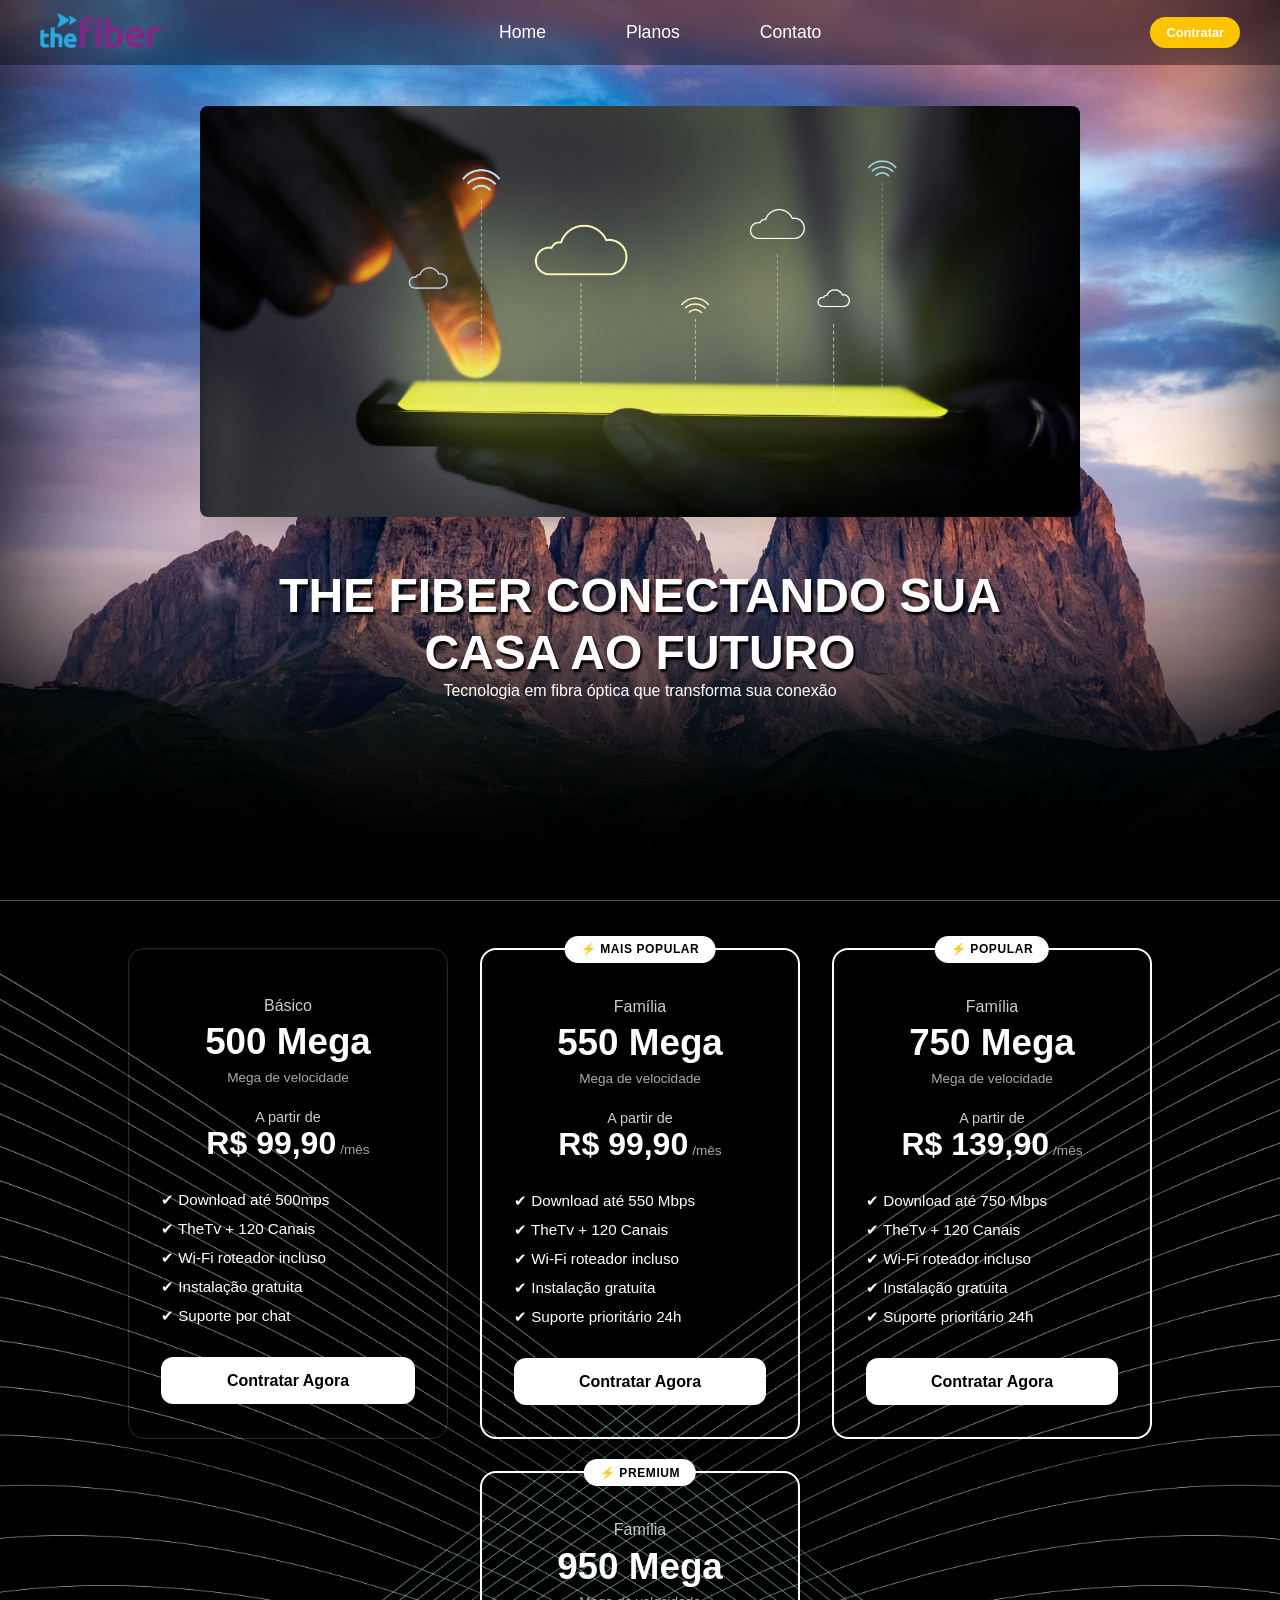
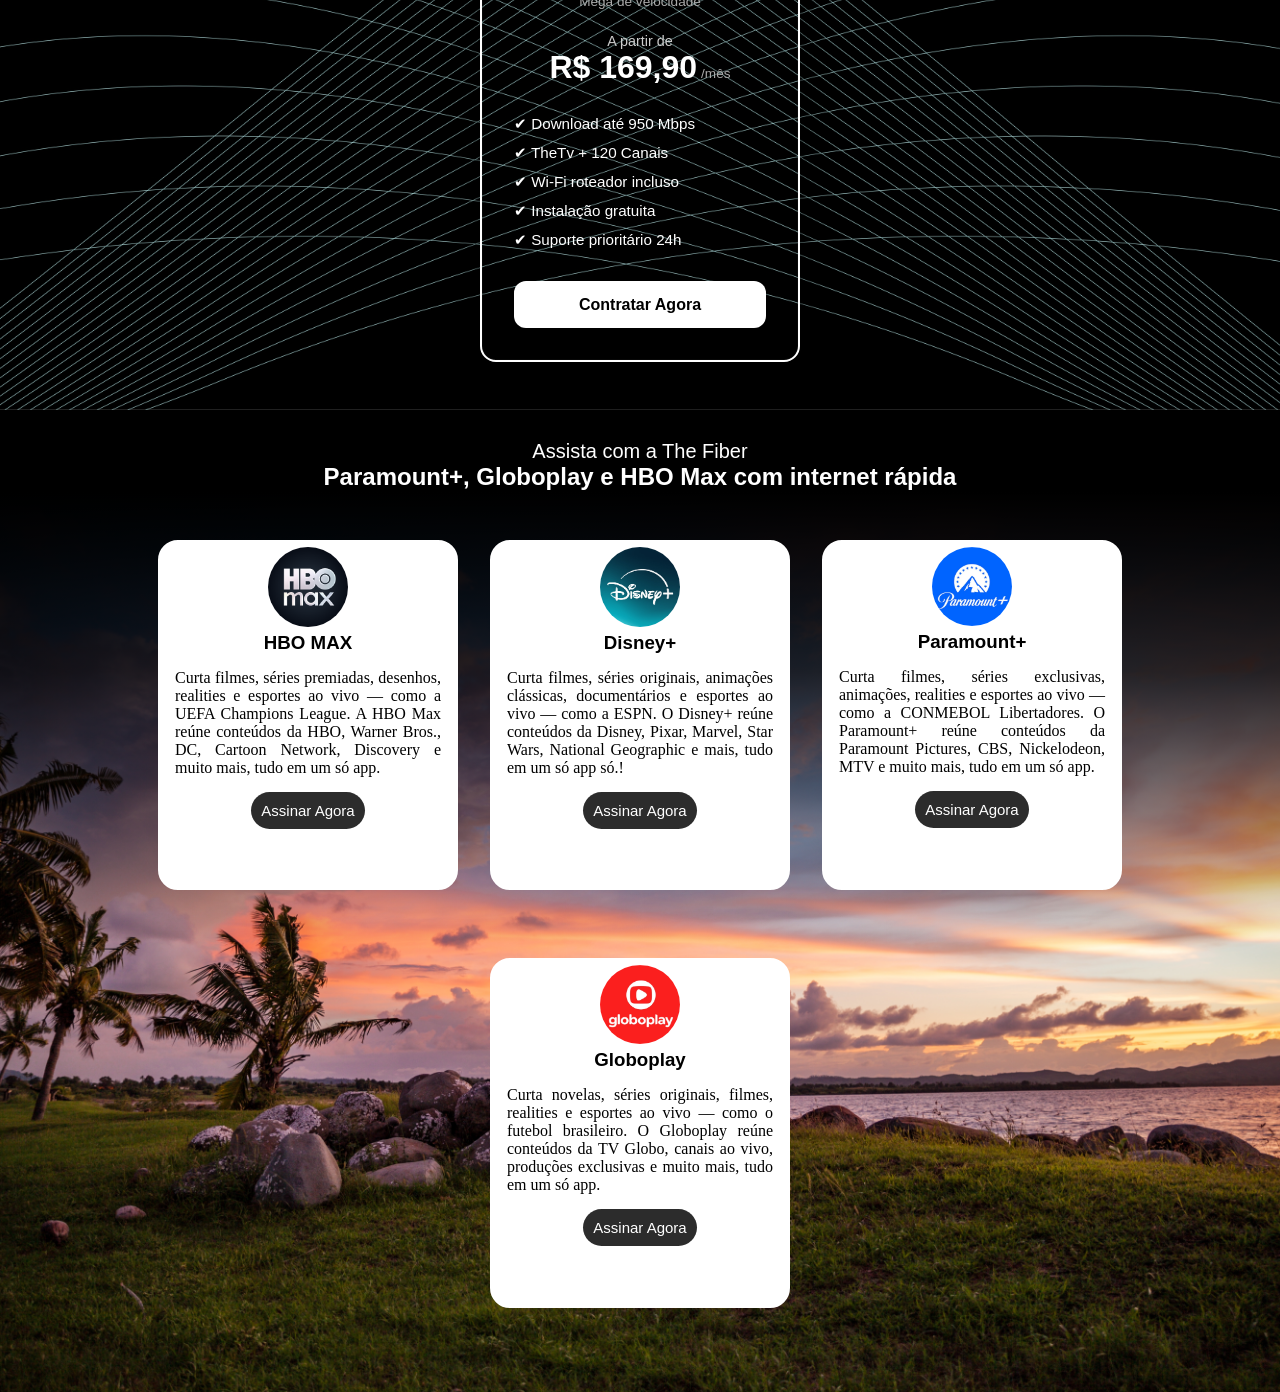
==== index.html @ e060de11 "Correção" ====
<!DOCTYPE html>
<html lang="pt-br">

<head>
    <meta charset="UTF-8">
    <meta name="viewport" content="width=device-width, initial-scale=1.0">
    <link rel="stylesheet" href="https://cdnjs.cloudflare.com/ajax/libs/font-awesome/6.2.1/css/all.min.css">

    <link rel="stylesheet" href="/Style/style.css">
    <title>The Fiber A Melhor Do Brasil</title>
</head>

<body>
    <header>
        <div class="nav_bar">
            <div class="logo"><img src="/Image/Logo The Fiber.png" alt="" style="width: 130px;"></div>
            <ul class="links">
                <li><a href="#">Home</a></li>
                <li><a href="#plans">Planos</a></li>
                <li><a href="#">Contato</a></li>
            </ul>

            <a href="#" class="action_btn">Contratar</a>
            <main>

                <div class="toggle_btn">
                    <i class="fa-solid fa-bars"></i>
                </div>
        </div>
        <div class="dropdown_menu open">
            <li><a href="#">Home</a></li>
            <li><a href="#">Planos</a></li>
            <li><a href="#">Contato</a></li>
            <li><a href="#" class="action_btn">Contratar</a></li>
        </div>
    </header>

    <section class="hero">

        <section class="container">
            <div class="container-wrapper">
                <div class="slides" id="slider">
                    <img id="slide-1" src="/Image/tela-projetor-de-holograma-com-tecnologia-de-sistema-em-nuvem.jpg">
                    <img id="slide-2" src="/Image/Twitter.jpg">
                    <img id="slide-3" src="/Image/Mulher Sorrindo.jpg">
                </div>
                <h1 class="hero-title">
                    THE FIBER CONECTANDO SUA CASA AO FUTURO
                </h1>
                <p class="P">Tecnologia em fibra óptica que transforma sua conexão</p>
            </div>
        </section>

    </section>

    <section class="section-black">
        <section class="plans">
            <div class="card basic">
                <h3>Básico</h3>
                <h2>500 Mega</h2>
                <span class="subtitle">Mega de velocidade</span>

                <p class="price">
                    A partir de <br>
                    <strong>R$ 99,90</strong> <span>/mês</span>
                </p>

                <ul class="linst">
                    <li>✔ Download até 500mps</li>
                    <li>✔ TheTv + 120 Canais </li>
                    <li>✔ Wi-Fi roteador incluso</li>
                    <li>✔ Instalação gratuita</li>
                    <li>✔ Suporte por chat</li>
                </ul>

                <button>Contratar Agora</button>
            </div>

            <div class="card popular">
                <span class="badge">⚡ MAIS POPULAR</span>

                <h3>Família</h3>
                <h2>550 Mega</h2>
                <span class="subtitle">Mega de velocidade</span>

                <p class="price">
                    A partir de <br>
                    <strong>R$ 99,90</strong> <span>/mês</span>
                </p>

                <ul>
                    <li>✔ Download até 550 Mbps</li>
                    <li>✔ TheTv + 120 Canais </li>
                    <li>✔ Wi-Fi roteador incluso</li>
                    <li>✔ Instalação gratuita</li>
                    <li>✔ Suporte prioritário 24h</li>
                </ul>

                <button class="highlight">Contratar Agora</button>
            </div>

            <div class="card popular">
                <span class="badge">⚡ POPULAR</span>

                <h3>Família</h3>
                <h2>750 Mega</h2>
                <span class="subtitle">Mega de velocidade</span>

                <p class="price">
                    A partir de <br>
                    <strong>R$ 139,90</strong> <span>/mês</span>
                </p>

                <ul>
                    <li>✔ Download até 750 Mbps</li>
                    <li>✔ TheTv + 120 Canais </li>
                    <li>✔ Wi-Fi roteador incluso</li>
                    <li>✔ Instalação gratuita</li>
                    <li>✔ Suporte prioritário 24h</li>
                </ul>

                <button class="highlight">Contratar Agora</button>
            </div>

            <div class="card popular">
                <span class="badge">⚡ PREMIUM</span>

                <h3>Família</h3>
                <h2>950 Mega</h2>
                <span class="subtitle">Mega de velocidade</span>

                <p class="price">
                    A partir de <br>
                    <strong>R$ 169,90</strong> <span>/mês</span>
                </p>

                <ul>
                    <li>✔ Download até 950 Mbps</li>
                    <li>✔ TheTv + 120 Canais </li>
                    <li>✔ Wi-Fi roteador incluso</li>
                    <li>✔ Instalação gratuita</li>
                    <li>✔ Suporte prioritário 24h</li>
                </ul>

                <button class="highlight">Contratar Agora</button>
            </div>
        </section>
    </section>

    <div class="texto">
        <p>Assista com a The Fiber</p>
        <h2>Paramount+, Globoplay e HBO Max com internet rápida</h2>
    </div>
    <section class="card-secundary">

        <div class="card-pai">
            <div class="max">
                <img src="/Image/Max.png" alt="Max">
            </div>
            <h3>HBO MAX</h3>
            <p class="sub-title">
                Curta filmes, séries premiadas, desenhos, realities e esportes ao vivo — como a UEFA Champions League. A
                HBO Max reúne conteúdos da HBO, Warner Bros., DC, Cartoon Network, Discovery e muito mais, tudo em um só
                app.
            </p>

            <button class="btn">Assinar Agora</button>
        </div>

        <div class="card-pai">
            <div class="max">
                <img src="/Image/Disney+.jpg" alt="Max">
            </div>
            <h3>Disney+</h3>
            <p class="sub-title">
                Curta filmes, séries originais, animações clássicas, documentários e esportes ao vivo — como a ESPN. O
                Disney+ reúne conteúdos da Disney, Pixar, Marvel, Star Wars, National Geographic e mais, tudo em um só
                app só.!
            </p>

            <button class="btn">Assinar Agora</button>
        </div>

        <div class="card-pai">
            <div class="max">
                <img src="/Image/Paramount+.png" alt="Max">
            </div>
            <h3>Paramount+</h3>
            <p class="sub-title">
                Curta filmes, séries exclusivas, animações, realities e esportes ao vivo — como a CONMEBOL Libertadores.
                O Paramount+ reúne conteúdos da Paramount Pictures, CBS, Nickelodeon, MTV e muito mais, tudo em um só
                app.
            </p>

            <button class="btn">Assinar Agora</button>
        </div>

        <div class="card-pai">
            <div class="max">
                <img src="/Image/GloboPlay.png" alt="Max">
            </div>
            <h3>Globoplay</h3>
            <p class="sub-title">
                Curta novelas, séries originais, filmes, realities e esportes ao vivo — como o futebol brasileiro. O
                Globoplay reúne conteúdos da TV Globo, canais ao vivo, produções exclusivas e muito mais, tudo em um só
                app.
            </p>

            <button class="btn">Assinar Agora</button>
        </div>


    </section>
    <script src="/JavaScript/Carrocel.js"></script>
    <script src="/JavaScript/app.js"></script>
</body>

</html>
---- Style/style.css ----
* {
        margin: 0;
        padding: 0;
        box-sizing: border-box;
    }

    body {
        margin: 0;
        background-color: #000;
        color: #fff;
        font-family: Arial, sans-serif;
        width: 100%;
        max-width: 100%;
        overflow-x: hidden;

    }

    li {
        list-style: none;
    }

    .links a {
        color: #fff;
        font-weight: 500;


    }

    a {
        text-decoration: none;
        color: #fff;
        font-size: 1.1rem;
    }

    header {
        position: fixed;
        z-index: 10;
        left: 0;
        top: 0;
        width: 100%;
        padding: 0 2rem;
        background: rgba(0, 0, 0, 0.4);
        backdrop-filter: blur(6px);
        display: flex;
        align-items: center;
    }

    .nav_bar {
        width: 100%;
        height: 65px;
        max-width: 1200px;
        margin: 0 auto;
        display: flex;
        align-items: center;
        justify-content: space-between;

    }

    .nav_bar .links {
        flex: 1;
        display: flex;
        justify-content: center;
        gap: 5em;
    }

    .nav_bar .logo a {
        font-size: 1.5rem;
        font-weight: bold;
    }

    .nav_bar .links {
        display: flex;
        gap: 5em;
    }

    .nav_bar .toggle_btn {
        color: #fff;
        font-size: 1.5rem;
        cursor: pointer;
        display: none;
    }

    .action_btn {
        background-color: rgb(255, 196, 0);
        color: #fff;
        padding: 0.5rem 1rem;
        border-radius: 20px;
        font-size: 0.8rem;
        font-weight: bold;
        cursor: pointer;
        transition: scale 0.2s ease;

    }
    .action_btn:hover {
        scale: 1.05;
    }

    .action_btn:active {
        scale: 0.95;
    }

    .dropdown_menu {
        display: none;
        position: absolute;
        right: 2rem;
        top: 60px;
        height: 0;
        width: 300px;
        background: rgba(255, 255, 255, 0.1);
        backdrop-filter: blur(15px);
        border-radius: 10px;
        overflow: hidden;
        transition: height 0.2s cubic-bezier(0.175, 0.885, 0.32, 1.275);
        z-index: 20;
    }

    .dropdown_menu.open {
        height: 240px;
    }

    .dropdown_menu li {
        padding: 0.7rem;
        display: flex;
        align-items: center;
        justify-content: center;
    }

    .dropdown_menu .action_btn {
        width: 100%;
        display: flex;
        justify-content: center;

    }

    @media(max-width: 992px) {

        .nav_bar .links,
        .nav_bar .action_btn {
            display: none;
        }

        .nav_bar .toggle_btn {
            display: block;
        }

        .dropdown_menu {
            display: block;
        }
    }

    @media(max-width: 576px) {
        .dropdown_menu {
            left: 2rem;
            width: unset;
        }
    }

    .container {
        width: 100%;
        max-width: 100%;
        padding: 1rem;
        z-index: 2;
    }

    .container-wrapper {
        position: relative;
        width: 100%;
        max-width: 55rem;
        margin: 0 auto;
        overflow: hidden;

    }

    .slides {
        display: flex;
        width: 100%;
        aspect-ratio: 15 / 7;
        overflow: hidden;
        border-radius: 0.5rem;
    }

    .slides img {
        width: 100%;
        min-width: 100%;
        height: 100%;
        object-fit: cover;

    }

    .slider-nav {
        display: flex;
        column-gap: 1rem;
        position: absolute;
        bottom: 1.25rem;
        left: 50%;
        transform: translateX(-50%);
        z-index: 1;
    }

    .slider-nav a {
        width: 0.5rem;
        height: 0.5rem;
        border-radius: 50%;
        background-color: white;
        opacity: 0.75;
        transition: opacity ease 250ms;
    }

    .slider-nav a:hover {
        opacity: 1;

    }

    .slides::-webkit-scrollbar {
        display: none;
    }

    .slides {
        scrollbar-width: none;
    }

    .title {
        display: flex;
        text-align: center;
        padding: 15px;
        justify-content: center;

    }

    .hero {
        position: relative;
        height: 100vh;
        padding-top: 65px;
        background-image: linear-gradient(to bottom, rgba(0, 0, 0, 0)60%, rgba(0, 0, 0, 0.6)80%, #000 100%),
            url(../Image/vista-hipnotizante-da-montanha-sassolungo-italia.jpg);
        background-size: cover;
        background-position: center;
        display: flex;
        justify-content: center;
        align-items: center;
        box-shadow: inset 0 -120px 120px rgba(0, 0, 0, 0.9);

    }

    .section-black {
        min-height: 100vh;
        background-color: #000;
        background-image: url(../Image/hmn10.jpg);
        background-position: center;
        background-size: cover;
        align-items: center;
        display: flex;
        justify-content: center;
    }

    .container {
        position: absolute;
        top: 10%;
        left: 50%;
        transform: translateX(-50%);
        z-index: 2;
    }

    .container-wrapper {
        position: relative;
        max-width: 55rem;


    }

    .slides {
        display: flex;
        aspect-ratio: 15/7;
        overflow-x: auto;
        scroll-snap-type: x mandatory;
        scroll-behavior: smooth;
        box-shadow: 0 1.5rem 3rem -0.75rem hsla(0, 0%, 0%, 0.25);
        border-radius: 0.5rem;

    }

    .slides img {
        flex: 1 0 100%;
        scroll-snap-align: start;
        object-fit: cover;
    }

    .slider-nav {
        display: flex;
        column-gap: 1rem;
        position: absolute;
        bottom: 1.25rem;
        left: 50%;
        transform: translateX(-50%);
        z-index: 1;
    }

    .slider-nav a {
        width: 0.5rem;
        height: 0.5rem;
        border-radius: 50%;
        background-color: rgb(0, 0, 0);
        opacity: 0.75;
        transition: opacity ease 250ms;
    }

    .hero-title {
        text-align: center;
        line-height: 1.2;
        font-size: 3rem;
        font-family: 'Lucida Sans', 'Lucida Sans Regular', 'Lucida Grande', 'Lucida Sans Unicode', Geneva, Verdana, sans-serif;
        max-width: 90%;
        margin-top: 50px;

    }

    h1 {
        margin: 0 auto;
        text-align: center;
        text-shadow: 2px 3px 2px #000000;
    }

    @media (max-width: 768px) {
        .cards {
            flex-direction: column;
            align-items: center;
        }
    }

    .plans {
        display: flex;
        justify-content: center;
        gap: 2rem;
        flex-wrap: wrap;
        padding: 3rem 1rem;
    }

    .card {
        position: relative;
        border: 1px solid rgba(255, 255, 255, 0.08);
        box-shadow:
            0 20px 40px rgba(0, 0, 0, 0.6),
            inset 0 0 0 1px rgba(255, 255, 255, 0.03);
        color: #fff;
        width: 320px;
        padding: 2rem;
        border-radius: 16px;
        border: 1px solid rgba(255, 255, 255, 0.15);
        transition: transform 0.3s ease, box-shadow 0.3s ease;
        font-family: 'Poppins', sans-serif;
    }

    .card:hover {
        transform: translateY(-8px);
        box-shadow: 0 20px 40px rgba(255, 255, 255, 0.08);
    }

    /* Badge POPULAR */
    .card .badge {
        position: absolute;
        top: -14px;
        left: 50%;
        transform: translateX(-50%);
        background: #fff;
        color: #000;
        font-weight: 700;
        font-size: 0.75rem;
        padding: 0.4rem 1rem;
        border-radius: 20px;
        letter-spacing: 0.05em;
    }

    /* Títulos */
    .card h3 {
        text-align: center;
        font-size: 1rem;
        font-weight: 500;
        color: #ccc;
        margin-top: 1rem;
    }

    .card h2 {
        text-align: center;
        font-size: 2.3rem;
        margin: 0.4rem 0;
        color: #fff;
    }

    .card .subtitle {
        display: block;
        text-align: center;
        font-size: 0.85rem;
        color: #aaa;
        margin-bottom: 1.5rem;
    }

    /* Preço */
    .price {
        text-align: center;
        margin-bottom: 1.8rem;
        font-size: 0.9rem;
        color: #ccc;
    }

    .price strong {
        font-size: 2rem;
        color: #fff;
    }

    .price span {
        font-size: 0.85rem;
        color: #aaa;
    }

    /* Lista */
    .card ul {
        list-style: none;
        margin-bottom: 2rem;
    }

    .card ul li {
        font-size: 0.95rem;
        margin-bottom: 0.7rem;
        color: #fff;
    }

    /* Botão */
    .card button {
        width: 100%;
        padding: 0.9rem;
        background-color: #fff;
        color: #000;
        border: none;
        border-radius: 12px;
        font-size: 1rem;
        font-weight: 600;
        cursor: pointer;
        transition: all 0.3s ease;
    }

    .card button:hover {
        background-color: #e5e5e5;
        transform: scale(1.02);
    }

    /* Destaque plano popular */
    .card.popular {
        border: 2px solid #fff;
    }

    .card-secundary {
        position: relative;
        min-height: 100vh;
        background-image:
            linear-gradient(to bottom,
                #000 0%,
                rgba(0, 0, 0, 0.8) 20%,
                rgba(0, 0, 0, 0) 50%),
            url("/Image/bela-foto-de-um-por-sol-na-praia-com-grama-e-palmeiras.jpg");

        background-size: cover;
        background-position: center;
        display: flex;
        justify-content: center;
        gap: 2rem;
        flex-wrap: wrap;
        padding: 3rem 1rem;

    }

    .card-pai {
        width: 300px;
        height: 350px;
        background-color: #ffffff;
        border: 2px solid;
        border-radius: 20px;
    }

    .card-pai h3 {
        color: #000;
        text-align: center;

    }

    .max {
        width: 100%;
        align-items: center;
        display: flex;
        justify-content: center;

    }

    .max img {
        width: 90px;
        border-radius: 50%;
        padding: 5px;
    }

    .card-pai {
        transition: .35s;
        cursor: pointer;
    }

    .card-secundary:hover> :not(:hover) {
        opacity: .4;
        transform: scale(0.9);
    }

    .sub-title {
        text-align: justify;
        color: black;
        padding: 15px;
        font-size: 1rem;
        font-family: Cambria, Cochin, Georgia, Times, 'Times New Roman', serif;
    }

    .btn {
        padding: 10px 10px;
        border: none;
        font-size: 15px;
        border-radius: 20px;
        display: block;
        margin: 0 auto;
        background-color: rgb(44, 44, 44);
        color: white;

    }

    .btn:hover {
        scale: 1.05;
        background-color: #0056b3;
        animation: pulse 1s infinite ease-in-out;
        cursor: pointer;
    }

    .texto {
        text-align: center;
        padding: 30px 1px 1px;
        font-family: 'Segoe UI', Tahoma, Geneva, Verdana, sans-serif;
    }
.P{
    text-align: center;
}
    .texto p {
        font-size: 20px;
    }
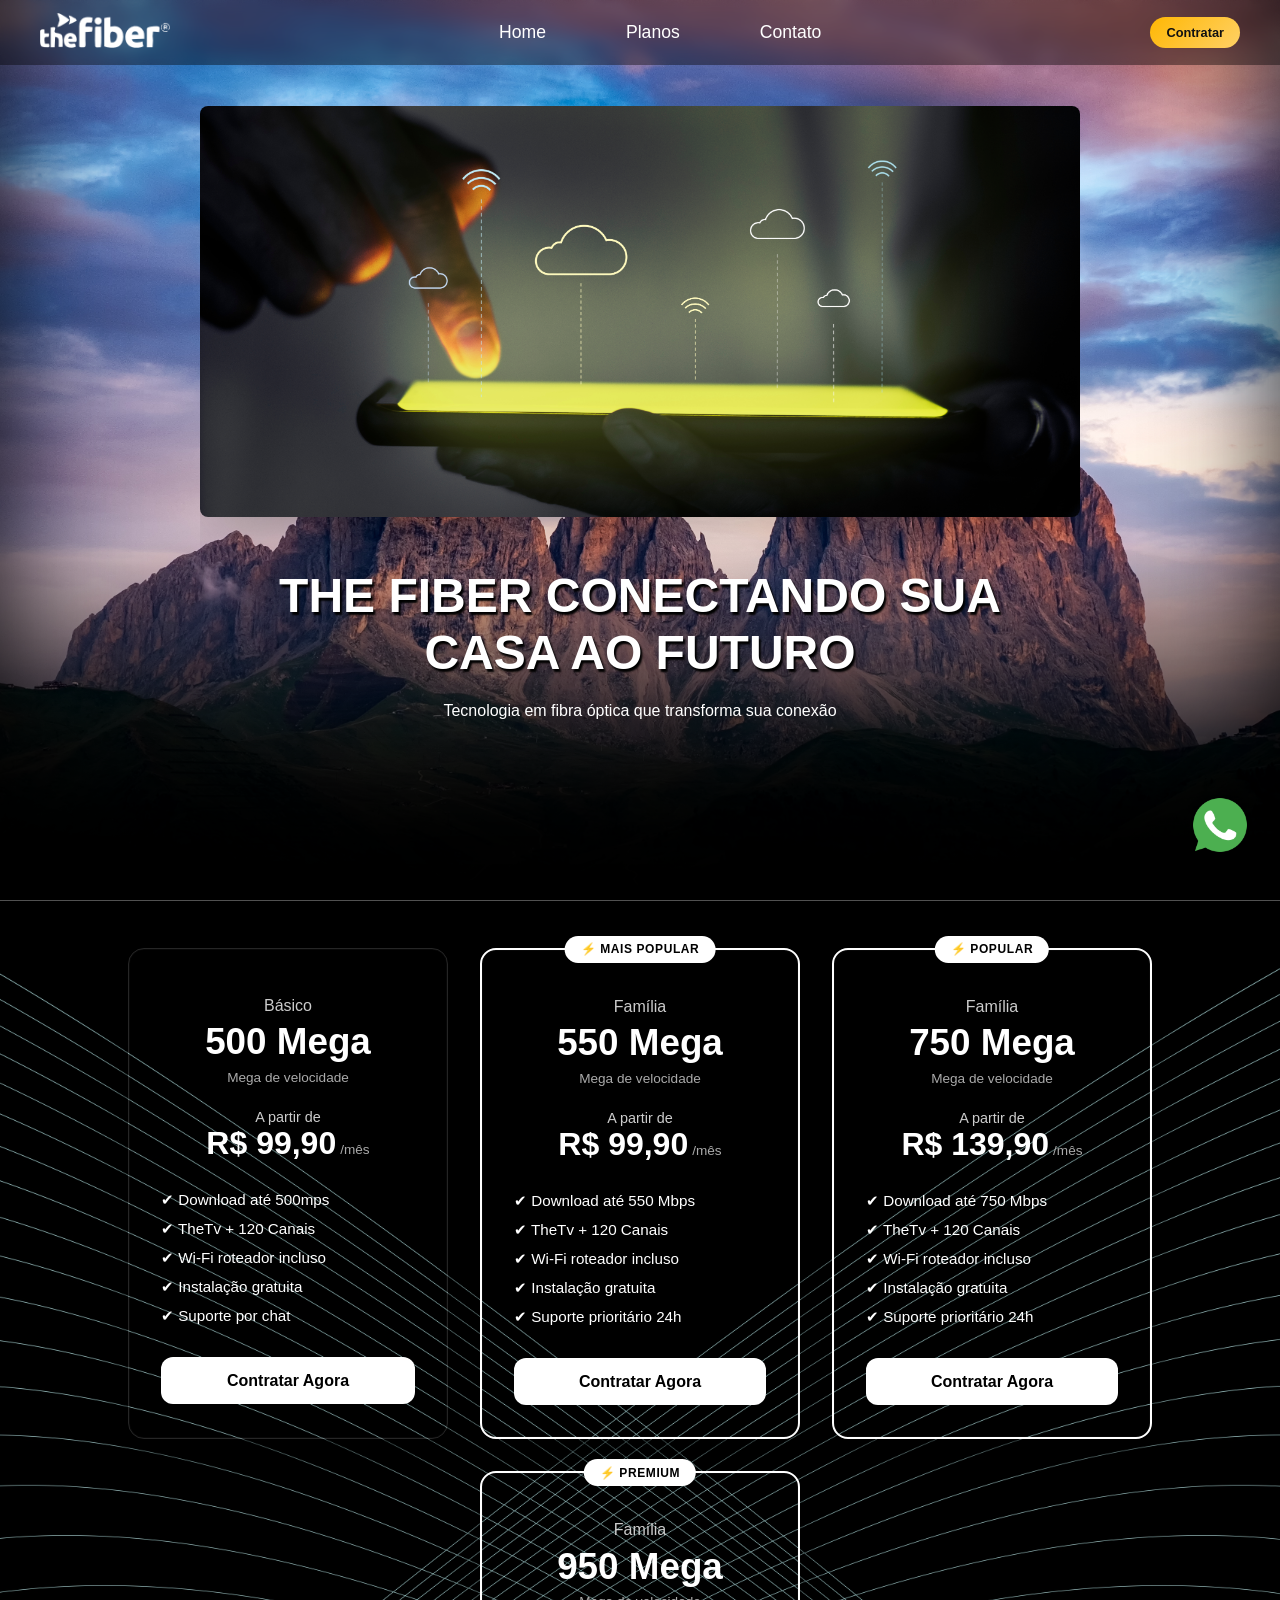
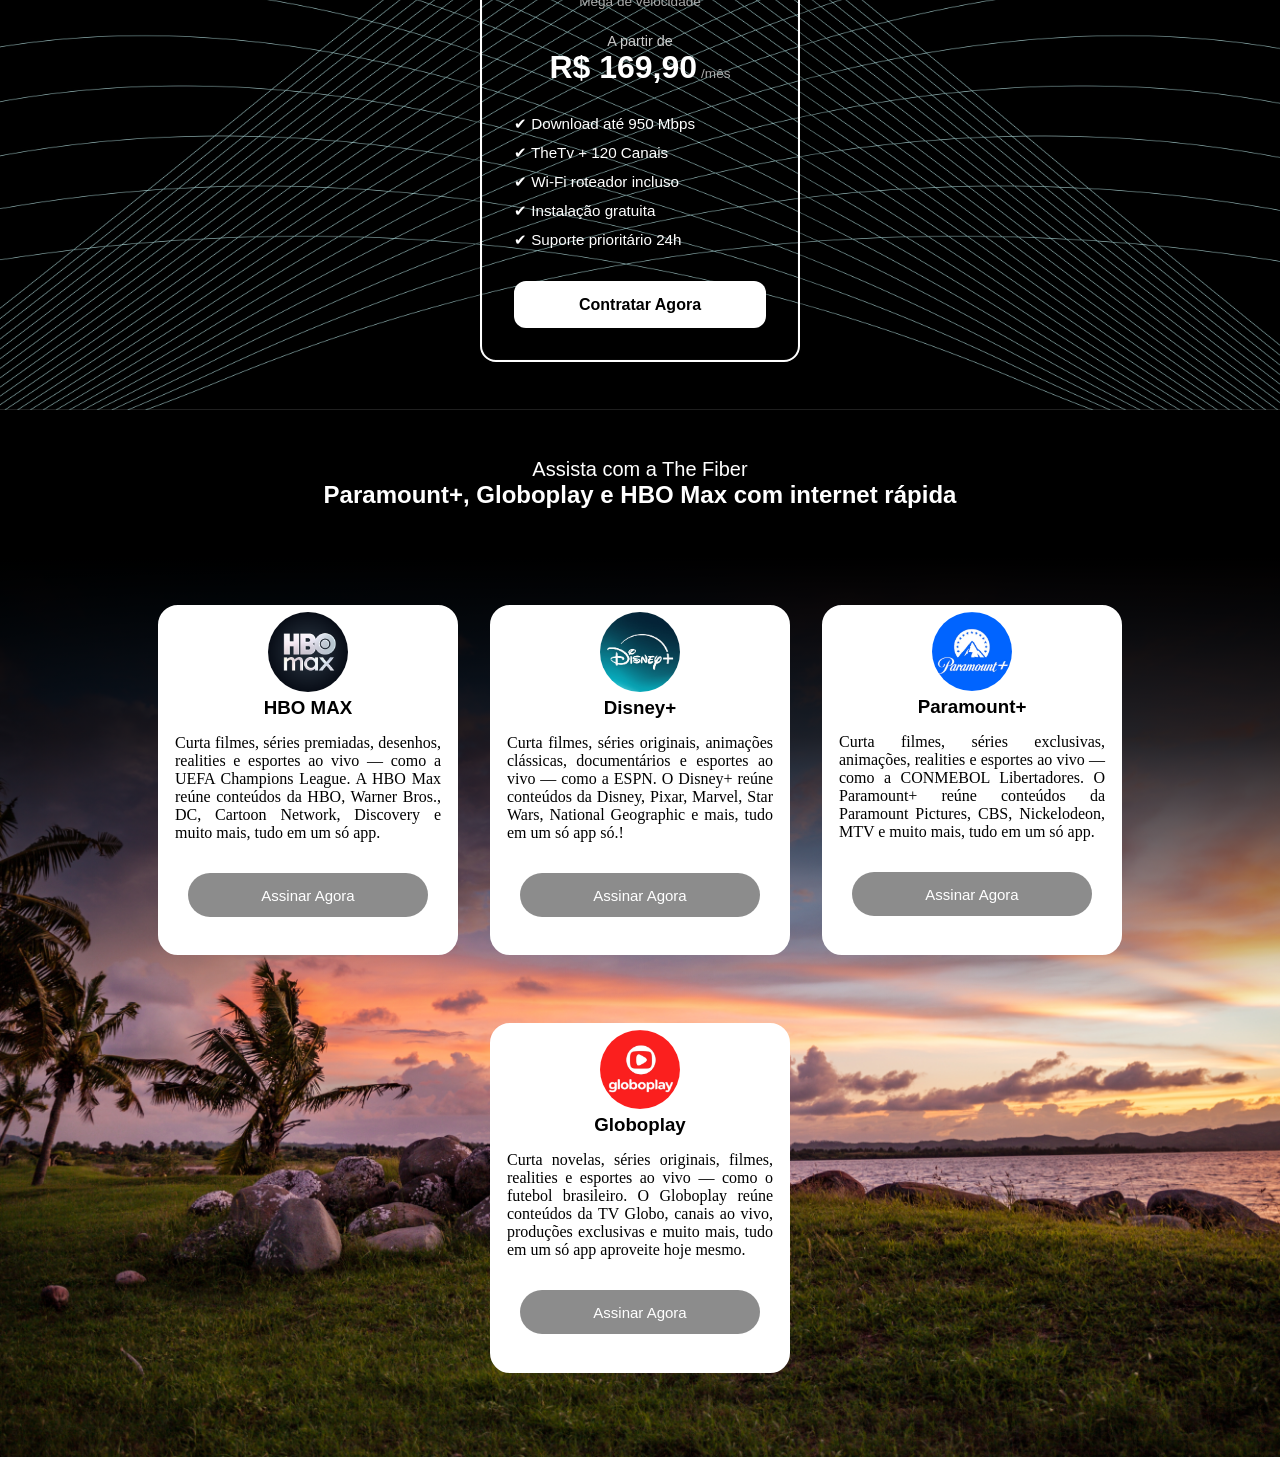
==== commit 4cddf48f: "Atualização de bugs" ====
--- a/index.html
+++ b/index.html
@@ -11,12 +11,14 @@
 </head>
 
 <body>
+
+    <!--Meu Header -->
     <header>
         <div class="nav_bar">
             <div class="logo"><img src="/Image/Logo The Fiber.png" alt="" style="width: 130px;"></div>
             <ul class="links">
-                <li><a href="#">Home</a></li>
-                <li><a href="#plans">Planos</a></li>
+                <li><a href="#home">Home</a></li>
+                <li><a href="#black">Planos</a></li>
                 <li><a href="#">Contato</a></li>
             </ul>
 
@@ -28,14 +30,14 @@
                 </div>
         </div>
         <div class="dropdown_menu open">
-            <li><a href="#">Home</a></li>
-            <li><a href="#">Planos</a></li>
+            <li><a href="#home">Home</a></li>
+            <li><a href="#black">Planos</a></li>
             <li><a href="#">Contato</a></li>
             <li><a href="#" class="action_btn">Contratar</a></li>
         </div>
     </header>
 
-    <section class="hero">
+    <section class="hero" id="home">
 
         <section class="container">
             <div class="container-wrapper">
@@ -50,10 +52,14 @@
                 <p class="P">Tecnologia em fibra óptica que transforma sua conexão</p>
             </div>
         </section>
-
+        
+        <div class="botao-app">
+            <a href="https://wa.me/62986207897" target="_blank">
+                <img src="/Image/whatsapp (4).png" alt="Icone-WhatsApp" width="80px">
+            </a>
+        </div>
     </section>
-
-    <section class="section-black">
+    <section class="section-black" id="black">
         <section class="plans">
             <div class="card basic">
                 <h3>Básico</h3>
@@ -164,7 +170,7 @@
                 app.
             </p>
 
-            <button class="btn">Assinar Agora</button>
+            <a href="#black" class="btn">Assinar Agora</a>
         </div>
 
         <div class="card-pai">
@@ -178,7 +184,7 @@
                 app só.!
             </p>
 
-            <button class="btn">Assinar Agora</button>
+            <a href="#black" class="btn">Assinar Agora</a>
         </div>
 
         <div class="card-pai">
@@ -192,7 +198,7 @@
                 app.
             </p>
 
-            <button class="btn">Assinar Agora</button>
+            <a href="#black" class="btn">Assinar Agora</a>
         </div>
 
         <div class="card-pai">
@@ -203,14 +209,13 @@
             <p class="sub-title">
                 Curta novelas, séries originais, filmes, realities e esportes ao vivo — como o futebol brasileiro. O
                 Globoplay reúne conteúdos da TV Globo, canais ao vivo, produções exclusivas e muito mais, tudo em um só
-                app.
-            </p>
-
-            <button class="btn">Assinar Agora</button>
-        </div>
-
-
+                app aproveite hoje mesmo.
+            </p>
+
+            <a href="#black" class="btn">Assinar Agora</a>
+        </div>
     </section>
+
     <script src="/JavaScript/Carrocel.js"></script>
     <script src="/JavaScript/app.js"></script>
 </body>
--- a/Style/style.css
+++ b/Style/style.css
@@ -2,6 +2,10 @@
         margin: 0;
         padding: 0;
         box-sizing: border-box;
+    }
+
+    html {
+        scroll-behavior: smooth;
     }
 
     body {
@@ -81,8 +85,8 @@
     }
 
     .action_btn {
-        background-color: rgb(255, 196, 0);
-        color: #fff;
+        background: linear-gradient(135deg, #FFB703, #FFD166);
+        color: #111;
         padding: 0.5rem 1rem;
         border-radius: 20px;
         font-size: 0.8rem;
@@ -91,6 +95,7 @@
         transition: scale 0.2s ease;
 
     }
+
     .action_btn:hover {
         scale: 1.05;
     }
@@ -515,32 +520,74 @@
     }
 
     .btn {
-        padding: 10px 10px;
-        border: none;
+        display: flex;
+        align-items: center;
+
+        justify-content: center;
+
+
+        width: 100%;
+        max-width: 240px;
+        height: 44px;
+
+        margin: 16px auto 0;
+        border-radius: 999px;
+
+        background: rgba(0, 0, 0, 0.45);
+        color: #fff;
         font-size: 15px;
-        border-radius: 20px;
-        display: block;
-        margin: 0 auto;
-        background-color: rgb(44, 44, 44);
-        color: white;
+        font-weight: 500;
+        text-decoration: none;
+
+        transition: all 0.3s ease;
 
     }
 
     .btn:hover {
-        scale: 1.05;
-        background-color: #0056b3;
-        animation: pulse 1s infinite ease-in-out;
+        background: #0056b3;
+        transform: scale(1.05);
         cursor: pointer;
     }
 
     .texto {
         text-align: center;
-        padding: 30px 1px 1px;
+        padding: 48px 15px;
         font-family: 'Segoe UI', Tahoma, Geneva, Verdana, sans-serif;
     }
-.P{
-    text-align: center;
-}
+
+    .P {
+        text-align: center;
+        padding: 20px;
+    }
+
     .texto p {
         font-size: 20px;
-    }+    }
+
+    .botao-app img {
+        transition: transform 0.3s ease, box-shadow 0.3s ease;
+    }
+
+    .botao-app img:hover {
+        transform: translateY(-8px) scale(1.1);
+        box-shadow: 0 12px 25px rgba(0, 0, 0, 0.35);
+    }
+
+    .botao-app {
+        position: fixed;
+        right: 20px;
+        bottom: 30px;
+        z-index: 9999;
+    }
+.botao-app img {
+    animation: flutuar 2s ease-in-out infinite;
+}
+
+@keyframes flutuar {
+    0%, 100% {
+        transform: translateY(0);
+    }
+    50% {
+        transform: translateY(-10px);
+    }
+}
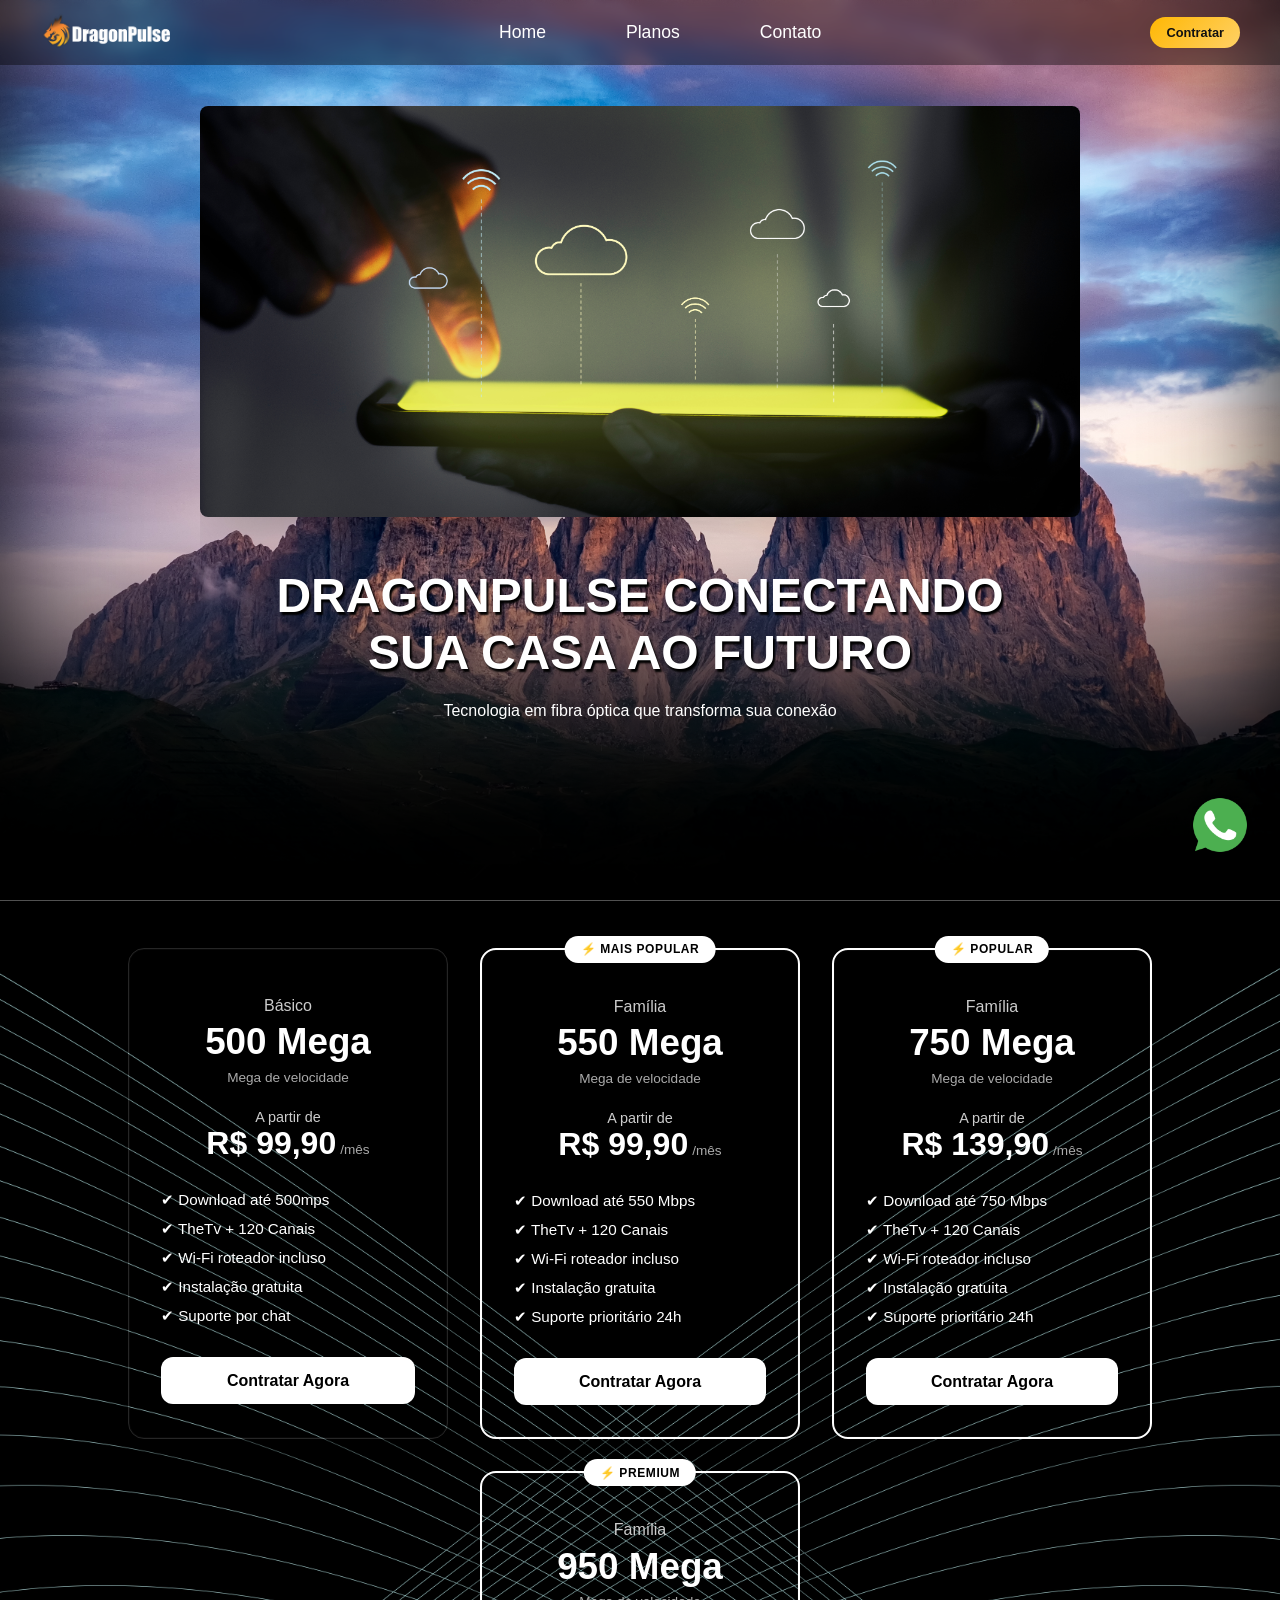
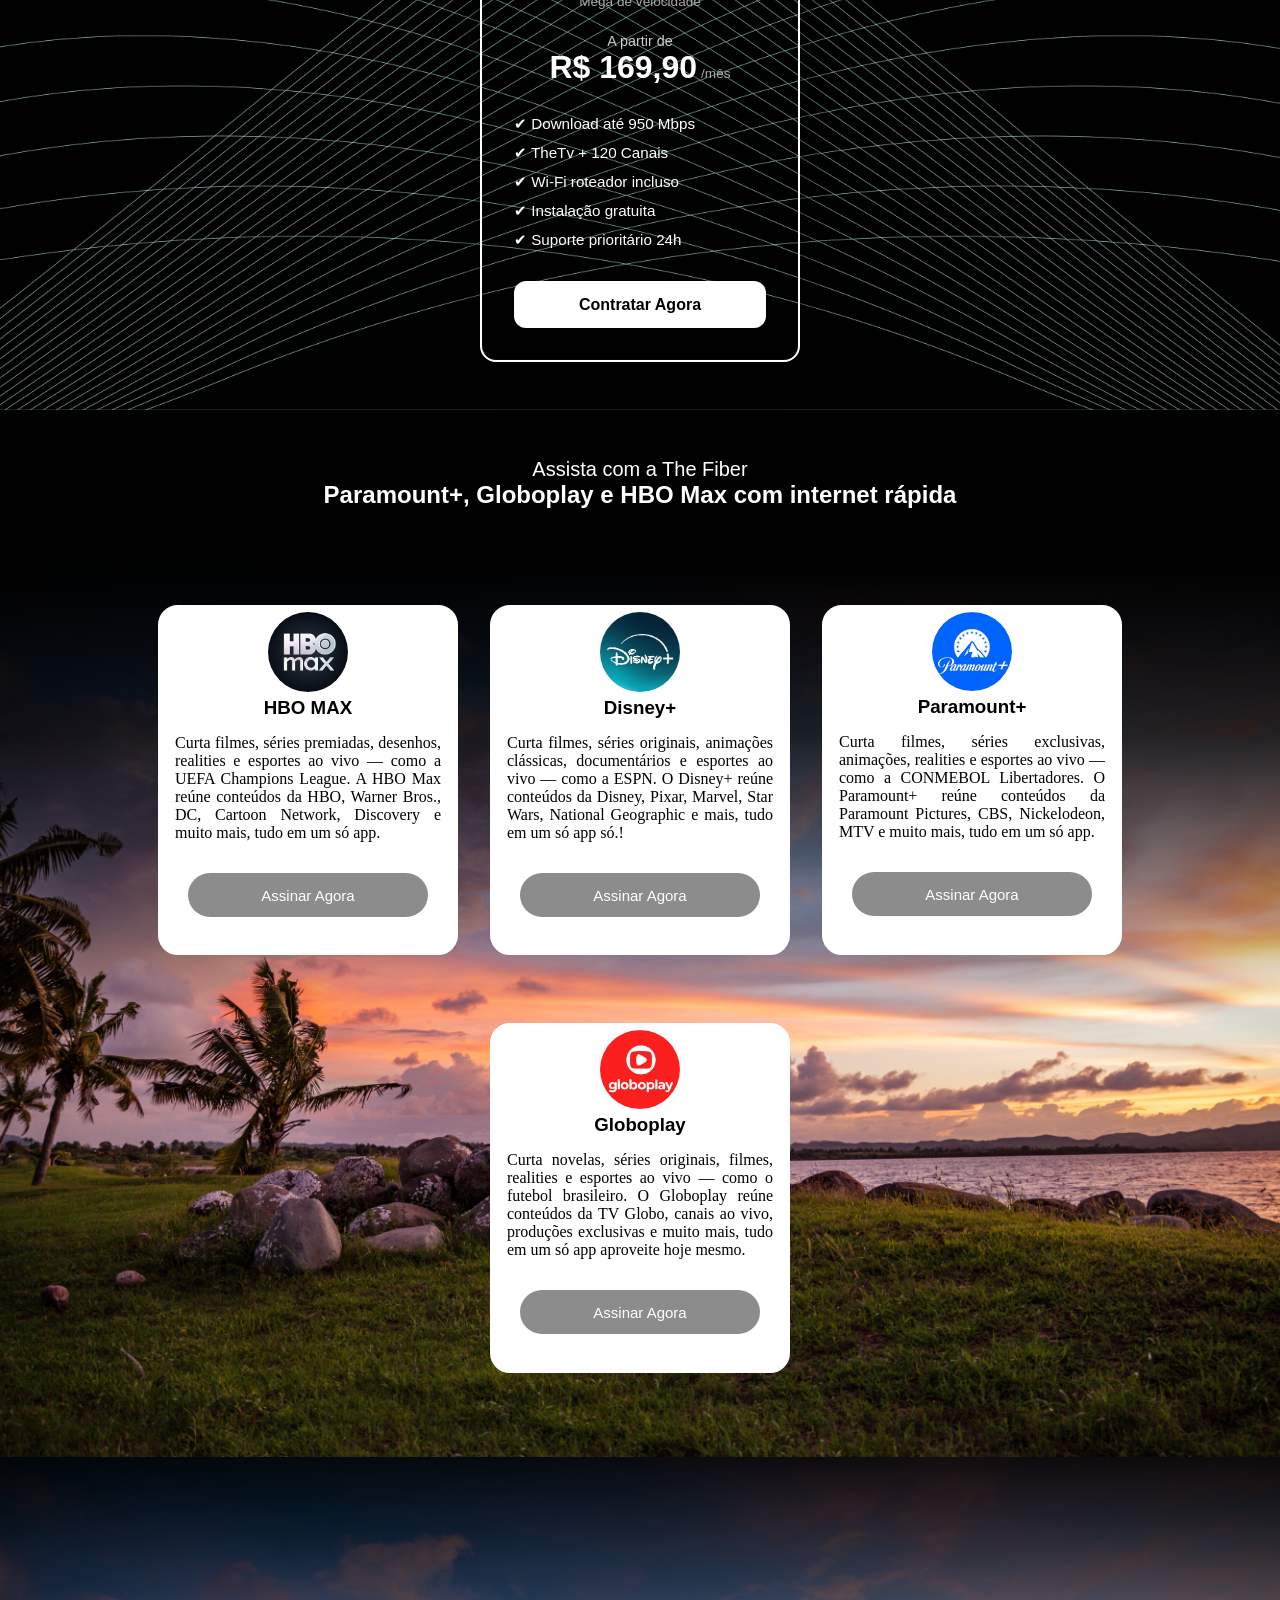
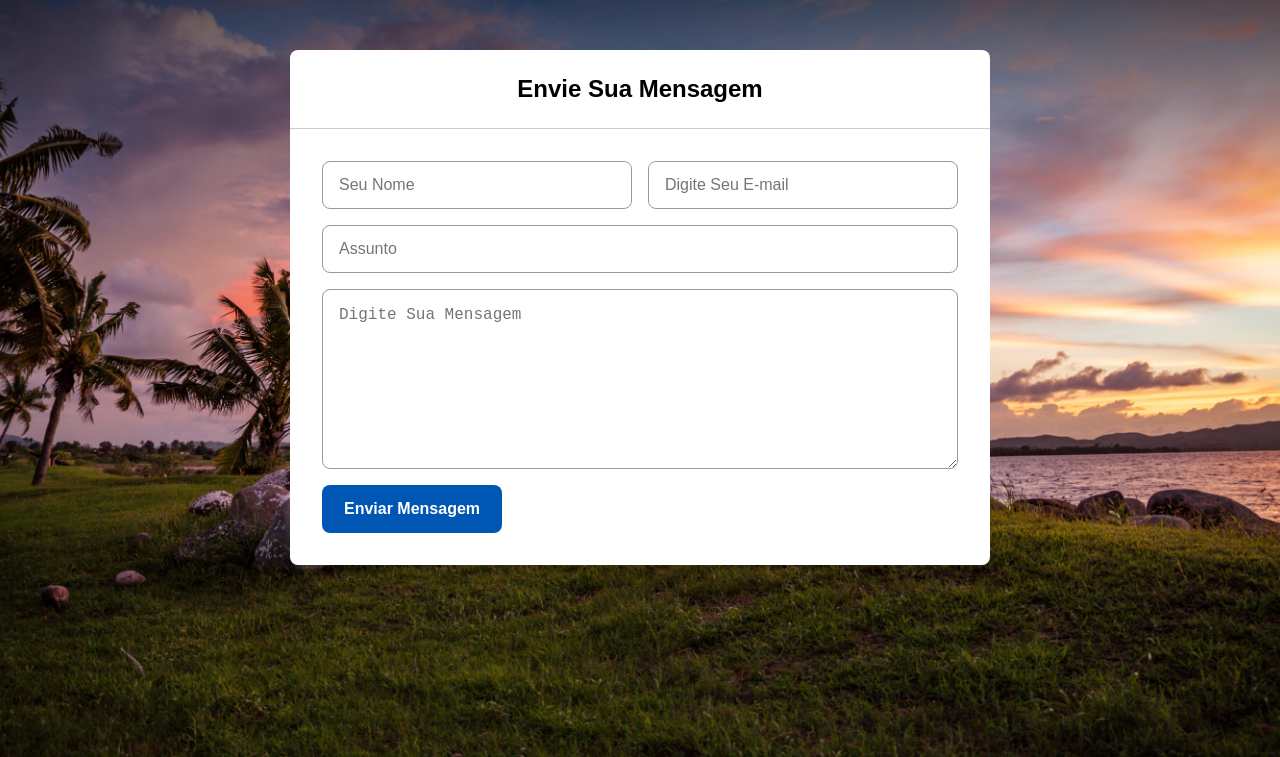
==== commit e3e66f5b: "Finalização Simples" ====
--- a/index.html
+++ b/index.html
@@ -15,11 +15,11 @@
     <!--Meu Header -->
     <header>
         <div class="nav_bar">
-            <div class="logo"><img src="/Image/Logo The Fiber.png" alt="" style="width: 130px;"></div>
+            <div class="logo"><img src="/Image/Logo Dragon.png" alt="" style="width: 130px;"></div>
             <ul class="links">
                 <li><a href="#home">Home</a></li>
                 <li><a href="#black">Planos</a></li>
-                <li><a href="#">Contato</a></li>
+                <li><a href="#contato">Contato</a></li>
             </ul>
 
             <a href="#" class="action_btn">Contratar</a>
@@ -32,8 +32,8 @@
         <div class="dropdown_menu open">
             <li><a href="#home">Home</a></li>
             <li><a href="#black">Planos</a></li>
-            <li><a href="#">Contato</a></li>
-            <li><a href="#" class="action_btn">Contratar</a></li>
+            <li><a href="#contato">Contato</a></li>
+            <li><a href="#contato" class="action_btn">Contratar</a></li>
         </div>
     </header>
 
@@ -43,16 +43,16 @@
             <div class="container-wrapper">
                 <div class="slides" id="slider">
                     <img id="slide-1" src="/Image/tela-projetor-de-holograma-com-tecnologia-de-sistema-em-nuvem.jpg">
-                    <img id="slide-2" src="/Image/Twitter.jpg">
-                    <img id="slide-3" src="/Image/Mulher Sorrindo.jpg">
+                    <img id="slide-2" src="/Image/Tecnologia.jpg">
+                    <img id="slide-3" src="/Image/Familia  tecnologia.jpg">
                 </div>
                 <h1 class="hero-title">
-                    THE FIBER CONECTANDO SUA CASA AO FUTURO
+                    DRAGONPULSE CONECTANDO SUA CASA AO FUTURO
                 </h1>
                 <p class="P">Tecnologia em fibra óptica que transforma sua conexão</p>
             </div>
         </section>
-        
+
         <div class="botao-app">
             <a href="https://wa.me/62986207897" target="_blank">
                 <img src="/Image/whatsapp (4).png" alt="Icone-WhatsApp" width="80px">
@@ -216,6 +216,20 @@
         </div>
     </section>
 
+        <div class="container-f" id="contato">
+            <div class="form-box">
+                <h2 class="title" style="color: black;">Envie Sua Mensagem</h2>
+                <form action="" method="get">
+                    <input type="text" name="name" placeholder="Seu Nome">
+                    <input type="email" name="E-mail" placeholder="Digite Seu E-mail">
+                    <input type="text" name="subject" placeholder="Assunto">
+                    <textarea name="Mensagem" placeholder="Digite Sua Mensagem"></textarea>
+                    <button  type="submit" >Enviar Mensagem</button>
+                </form>
+            </div>
+        </div>
+
+
     <script src="/JavaScript/Carrocel.js"></script>
     <script src="/JavaScript/app.js"></script>
 </body>
--- a/Style/style.css
+++ b/Style/style.css
@@ -579,15 +579,120 @@
         bottom: 30px;
         z-index: 9999;
     }
-.botao-app img {
-    animation: flutuar 2s ease-in-out infinite;
-}
-
-@keyframes flutuar {
-    0%, 100% {
-        transform: translateY(0);
-    }
-    50% {
-        transform: translateY(-10px);
-    }
-}+
+    .botao-app img {
+        animation: flutuar 2s ease-in-out infinite;
+    }
+
+    @keyframes flutuar {
+
+        0%,
+        100% {
+            transform: translateY(0);
+        }
+
+        50% {
+            transform: translateY(-10px);
+        }
+    }
+
+    .container-f {
+        position: relative;
+        height: 100vh;
+        background: url("/Image/bela-foto-de-um-por-sol-na-praia-com-grama-e-palmeiras.jpg") center/cover no-repeat;
+        overflow: hidden;
+    }
+
+    .container-f::before {
+        content: "";
+        position: absolute;
+        top: 0;
+        left: 0;
+        width: 100%;
+        height: 40%;
+        background: linear-gradient(to bottom,
+                rgba(0, 0, 0, 0.9),
+                rgba(0, 0, 0, 0));
+        z-index: 1;
+    }
+
+    .container-f * {
+        position: relative;
+        z-index: 2;
+    }
+
+    .container-f {
+        display: flex;
+        justify-content: center;
+        align-items: center;
+        width: 100%;
+        height: 100vh;
+    }
+
+    .form-box {
+        display: flex;
+        flex-direction: column;
+        background-color: white;
+        border-radius: 8px;
+        width: 700px;
+
+    }
+
+    .form-box .title {
+        padding: 25px 32px;
+        font-size: 24px;
+        border-bottom: thin solid #ccc;
+
+    }
+
+    .form-box form {
+        display: flex;
+        align-items: start;
+        flex-wrap: wrap;
+        padding: 32px;
+
+    }
+
+    .form-box input,
+    .form-box textarea {
+        width: calc(50% - 8px);
+        height: 48px;
+        border-radius: 8px;
+        border: thin solid #999;
+        padding-left: 16px;
+        margin-bottom: 16px;
+        font-size: 16px;
+    }
+
+    .form-box input:first-child {
+        margin-right: 16px;
+    }
+
+    .form-box input[name=subject] {
+        width: 100%;
+
+    }
+
+    .form-box textarea {
+        width: 100%;
+        height: 180px;
+        padding: 16px;
+    }
+
+    .form-box button {
+        display: block;
+        border: none;
+        outline: none;
+        width: 180px;
+        height: 48px;
+        border-radius: 8px;
+        background-color: #0056b3;
+        font-size: 16px;
+        font-weight: bold;
+        color: #fff;
+        cursor: pointer;
+    }
+
+    .form-box button:hover {
+        background-color: #001738;
+    }
